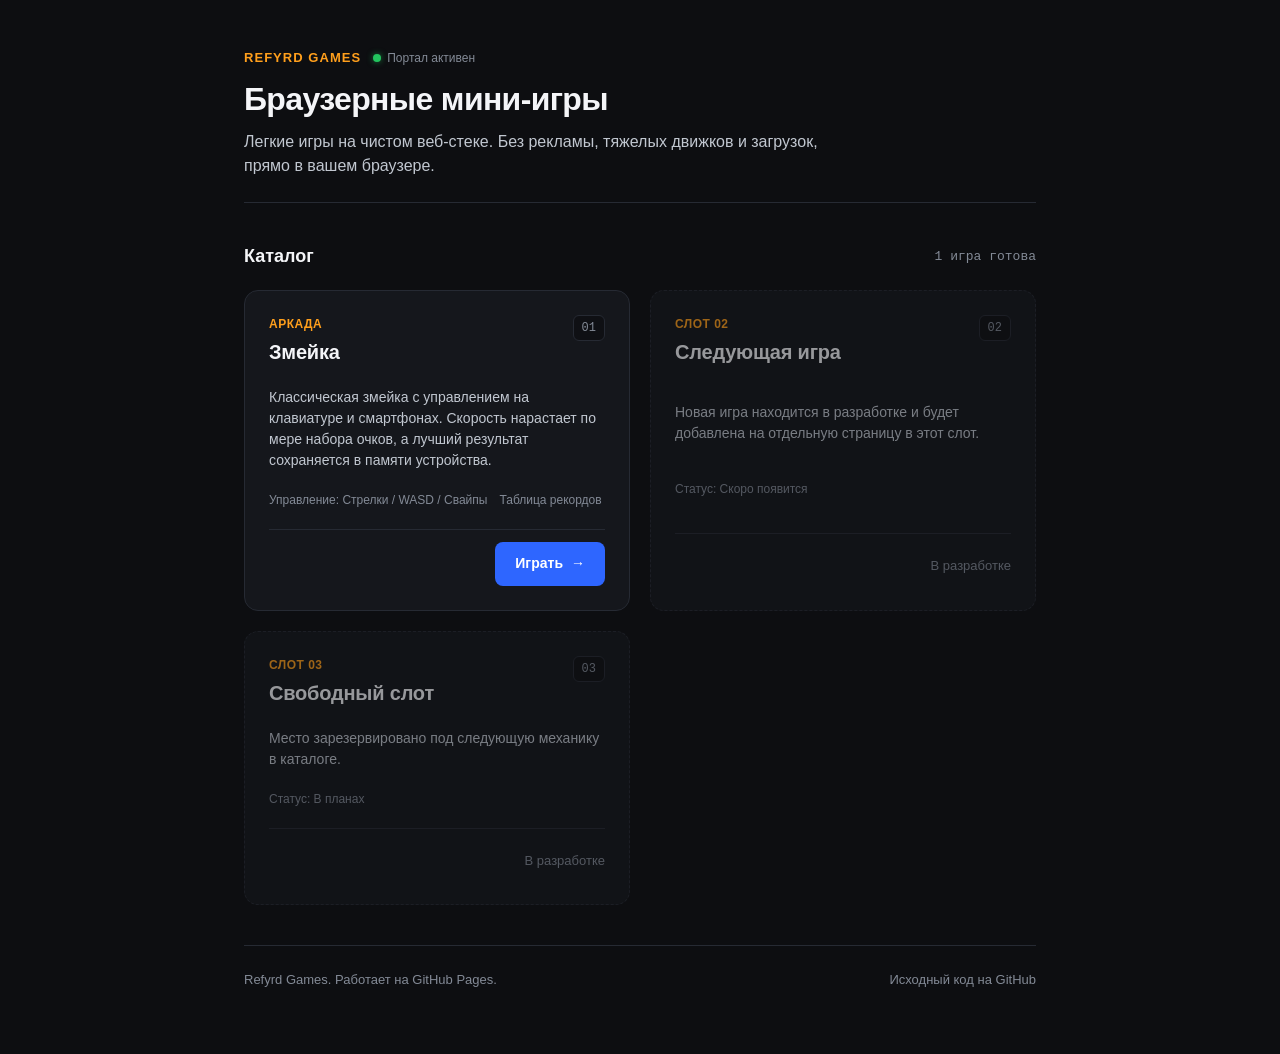
==== index.html @ 3e785c64 "Refactor into multi-page architecture: dedicated hub index and /snake/ page with polished typography" ====
<!DOCTYPE html>
<html lang="ru">
<head>
  <meta charset="UTF-8">
  <meta name="viewport" content="width=device-width, initial-scale=1.0">
  <title>Refyrd Games // Каталог мини-игр</title>
  <meta name="description" content="Коллекция легковесных браузерных мини-игр на GitHub Pages.">
  <link rel="stylesheet" href="css/main.css">
</head>
<body>
  <div class="site-container">
    <!-- Header -->
    <header class="site-header">
      <div class="brand-badge-row">
        <span class="brand-name">Refyrd Games</span>
        <span class="brand-status-indicator">
          <span class="status-dot" aria-hidden="true"></span>
          <span>Портал активен</span>
        </span>
      </div>

      <h1 class="site-title">Браузерные мини-игры</h1>
      <p class="site-subtitle">
        Легкие игры на чистом веб-стеке. Без рекламы, тяжелых движков и загрузок, прямо в вашем браузере.
      </p>
    </header>

    <!-- Games Grid Section -->
    <main class="games-section" aria-label="Список доступных игр">
      <div class="section-title-row">
        <h2 class="section-title">Каталог</h2>
        <span class="section-count">1 игра готова</span>
      </div>

      <div class="games-grid">
        <!-- Game Card: Snake -->
        <article class="game-card">
          <div class="card-header">
            <div class="card-title-group">
              <span class="card-genre">Аркада</span>
              <h3 class="card-title">Змейка</h3>
            </div>
            <span class="card-slot-badge">01</span>
          </div>

          <p class="card-desc">
            Классическая змейка с управлением на клавиатуре и смартфонах. Скорость нарастает по мере набора очков, а лучший результат сохраняется в памяти устройства.
          </p>

          <div class="card-meta-list">
            <span class="card-meta-item">Управление: Стрелки / WASD / Свайпы</span>
            <span class="card-meta-item">Таблица рекордов</span>
          </div>

          <div class="card-footer">
            <a href="snake/" class="btn-play">
              <span>Играть</span>
              <span aria-hidden="true">→</span>
            </a>
          </div>
        </article>

        <!-- Placeholder Card: Slot 02 -->
        <article class="game-card card-disabled">
          <div class="card-header">
            <div class="card-title-group">
              <span class="card-genre">Слот 02</span>
              <h3 class="card-title">Следующая игра</h3>
            </div>
            <span class="card-slot-badge">02</span>
          </div>

          <p class="card-desc">
            Новая игра находится в разработке и будет добавлена на отдельную страницу в этот слот.
          </p>

          <div class="card-meta-list">
            <span class="card-meta-item">Статус: Скоро появится</span>
          </div>

          <div class="card-footer">
            <span class="badge-pending">В разработке</span>
          </div>
        </article>

        <!-- Placeholder Card: Slot 03 -->
        <article class="game-card card-disabled">
          <div class="card-header">
            <div class="card-title-group">
              <span class="card-genre">Слот 03</span>
              <h3 class="card-title">Свободный слот</h3>
            </div>
            <span class="card-slot-badge">03</span>
          </div>

          <p class="card-desc">
            Место зарезервировано под следующую механику в каталоге.
          </p>

          <div class="card-meta-list">
            <span class="card-meta-item">Статус: В планах</span>
          </div>

          <div class="card-footer">
            <span class="badge-pending">В разработке</span>
          </div>
        </article>
      </div>
    </main>

    <!-- Footer -->
    <footer class="site-footer">
      <p class="footer-copy">Refyrd Games. Работает на GitHub Pages.</p>
      <div class="footer-links">
        <a href="https://github.com/Refyrd/Refyrd.github.io" target="_blank" rel="noopener noreferrer" class="footer-link">
          Исходный код на GitHub
        </a>
      </div>
    </footer>
  </div>
</body>
</html>
---- css/main.css ----
/* Core Design System & Shared Layout // Refyrd Games */

:root {
  /* Surfaces & Backgrounds */
  --bg-page: #0D0E11;
  --surface-card: #15171C;
  --surface-raised: #1C1F26;
  --surface-sunken: #0F1014;

  /* Borders */
  --border-subtle: #262A33;
  --border-strong: #383D4A;

  /* Accents & Functional Colors */
  --accent-primary: #FF9F1C;
  --accent-primary-hover: #FFAF3D;
  --accent-action: #2E66FF;
  --accent-action-hover: #1A54F0;
  --status-online: #22C55E;

  /* Typography Colors */
  --text-primary: #F4F5F8;
  --text-secondary: #C1C7D0;
  --text-muted: #838A96;

  /* Clean Typography */
  --font-base: -apple-system, BlinkMacSystemFont, "Segoe UI", Roboto, "Helvetica Neue", Arial, sans-serif;
  --font-mono: "SF Mono", "Segoe UI Mono", "Roboto Mono", Consolas, monospace;
}

*, *::before, *::after {
  box-sizing: border-box;
  margin: 0;
  padding: 0;
}

body {
  background-color: var(--bg-page);
  color: var(--text-primary);
  font-family: var(--font-base);
  font-size: 15px;
  line-height: 1.5;
  min-height: 100vh;
  -webkit-font-smoothing: antialiased;
  -moz-osx-font-smoothing: grayscale;
}

/* Page Container */
.site-container {
  max-width: 840px;
  margin: 0 auto;
  padding: 48px 24px 64px 24px;
  display: flex;
  flex-direction: column;
  gap: 40px;
}

/* Site Header */
.site-header {
  display: flex;
  flex-direction: column;
  gap: 12px;
  padding-bottom: 24px;
  border-bottom: 1px solid var(--border-subtle);
}

.brand-badge-row {
  display: flex;
  align-items: center;
  gap: 12px;
}

.brand-name {
  font-size: 13px;
  font-weight: 700;
  letter-spacing: 0.08em;
  text-transform: uppercase;
  color: var(--accent-primary);
}

.brand-status-indicator {
  display: inline-flex;
  align-items: center;
  gap: 6px;
  font-size: 12px;
  color: var(--text-muted);
}

.status-dot {
  width: 8px;
  height: 8px;
  border-radius: 50%;
  background-color: var(--status-online);
  box-shadow: 0 0 6px rgba(34, 197, 94, 0.6);
}

.site-title {
  font-size: 32px;
  font-weight: 800;
  letter-spacing: -0.02em;
  color: var(--text-primary);
  line-height: 1.2;
}

.site-subtitle {
  font-size: 16px;
  color: var(--text-secondary);
  max-width: 580px;
}

/* Games Section */
.games-section {
  display: flex;
  flex-direction: column;
  gap: 20px;
}

.section-title-row {
  display: flex;
  justify-content: space-between;
  align-items: center;
}

.section-title {
  font-size: 18px;
  font-weight: 700;
  color: var(--text-primary);
}

.section-count {
  font-size: 13px;
  color: var(--text-muted);
  font-family: var(--font-mono);
}

/* Cards Grid */
.games-grid {
  display: grid;
  grid-template-columns: repeat(auto-fill, minmax(360px, 1fr));
  gap: 20px;
}

/* Game Card */
.game-card {
  background-color: var(--surface-card);
  border: 1px solid var(--border-subtle);
  border-radius: 14px;
  padding: 24px;
  display: flex;
  flex-direction: column;
  justify-content: space-between;
  gap: 20px;
  transition: border-color 0.15s ease, transform 0.15s ease, box-shadow 0.15s ease;
}

.game-card:hover:not(.card-disabled) {
  border-color: var(--border-strong);
  transform: translateY(-2px);
  box-shadow: 0 8px 24px rgba(0, 0, 0, 0.35);
}

.card-disabled {
  opacity: 0.6;
  border-style: dashed;
}

.card-header {
  display: flex;
  justify-content: space-between;
  align-items: flex-start;
  gap: 12px;
}

.card-title-group {
  display: flex;
  flex-direction: column;
  gap: 4px;
}

.card-genre {
  font-size: 12px;
  font-weight: 600;
  color: var(--accent-primary);
  text-transform: uppercase;
  letter-spacing: 0.04em;
}

.card-title {
  font-size: 20px;
  font-weight: 700;
  color: var(--text-primary);
  letter-spacing: -0.01em;
}

.card-slot-badge {
  font-family: var(--font-mono);
  font-size: 12px;
  color: var(--text-muted);
  background-color: var(--surface-sunken);
  border: 1px solid var(--border-subtle);
  padding: 3px 8px;
  border-radius: 6px;
}

.card-desc {
  font-size: 14px;
  color: var(--text-secondary);
  line-height: 1.5;
}

.card-meta-list {
  display: flex;
  flex-wrap: wrap;
  gap: 12px;
  font-size: 12px;
  color: var(--text-muted);
}

.card-meta-item {
  display: flex;
  align-items: center;
  gap: 6px;
}

.card-footer {
  display: flex;
  justify-content: flex-end;
  padding-top: 12px;
  border-top: 1px solid var(--border-subtle);
}

/* Button & Link Styles */
.btn-play {
  display: inline-flex;
  align-items: center;
  justify-content: center;
  gap: 8px;
  background-color: var(--accent-action);
  color: #FFFFFF;
  font-size: 14px;
  font-weight: 600;
  text-decoration: none;
  padding: 10px 20px;
  border-radius: 8px;
  min-height: 44px;
  min-width: 44px;
  transition: background-color 0.15s ease, transform 0.1s ease;
}

.btn-play:hover {
  background-color: var(--accent-action-hover);
}

.btn-play:active {
  transform: translateY(1px);
}

.btn-play:focus-visible {
  outline: 2px solid var(--accent-primary);
  outline-offset: 2px;
}

.badge-pending {
  font-size: 13px;
  color: var(--text-muted);
  padding: 10px 0;
  font-style: normal;
}

/* Shared Control Buttons */
.btn-ctrl {
  background-color: var(--surface-raised);
  color: var(--text-primary);
  border: 1px solid var(--border-subtle);
  border-radius: 8px;
  padding: 8px 14px;
  font-size: 13px;
  font-weight: 600;
  min-height: 44px;
  min-width: 44px;
  cursor: pointer;
  display: inline-flex;
  align-items: center;
  justify-content: center;
  gap: 6px;
  transition: background-color 0.12s ease, border-color 0.12s ease, transform 0.08s ease;
  user-select: none;
}

.btn-ctrl:hover:not(:disabled) {
  background-color: #262A34;
  border-color: var(--border-strong);
}

.btn-ctrl:active:not(:disabled) {
  transform: translateY(1px);
}

.btn-ctrl:focus-visible {
  outline: 2px solid var(--accent-primary);
  outline-offset: 2px;
}

.btn-ctrl.btn-accent {
  color: var(--accent-primary);
}

.btn-ctrl.btn-primary-action {
  background-color: var(--accent-action);
  color: #FFFFFF;
  border-color: transparent;
  padding: 10px 22px;
}

.btn-ctrl.btn-primary-action:hover {
  background-color: var(--accent-action-hover);
}

/* Keyboard Badges */
kbd {
  background-color: var(--surface-sunken);
  border: 1px solid var(--border-strong);
  border-radius: 4px;
  padding: 2px 6px;
  font-family: var(--font-mono);
  font-size: 11px;
  color: var(--text-primary);
}

/* Site Footer */
.site-footer {
  display: flex;
  justify-content: space-between;
  align-items: center;
  flex-wrap: wrap;
  gap: 16px;
  padding-top: 24px;
  border-top: 1px solid var(--border-subtle);
  font-size: 13px;
  color: var(--text-muted);
}

.footer-links {
  display: flex;
  gap: 16px;
}

.footer-link {
  color: var(--text-muted);
  text-decoration: none;
  transition: color 0.15s ease;
}

.footer-link:hover {
  color: var(--text-primary);
  text-decoration: underline;
}

.footer-link:focus-visible {
  outline: 2px solid var(--accent-primary);
  outline-offset: 2px;
}

/* Responsive */
@media (max-width: 640px) {
  .site-container {
    padding: 24px 16px;
    gap: 28px;
  }

  .site-title {
    font-size: 26px;
  }

  .games-grid {
    grid-template-columns: 1fr;
  }
}
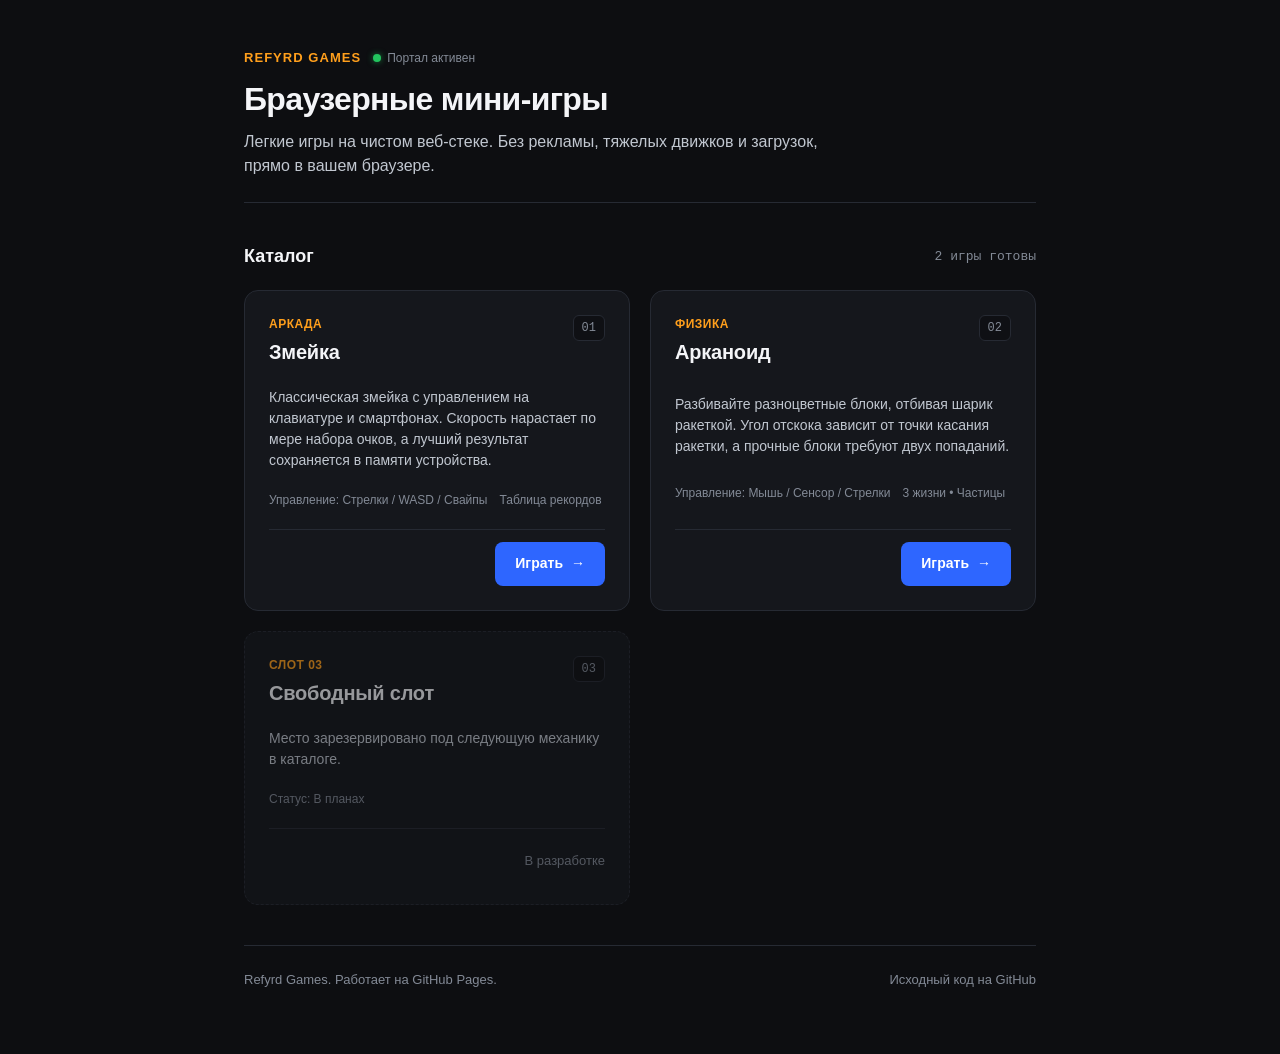
==== commit fa58b944: "Add Arkanoid game module: physics deflection, particles, lives system, and activate slot 02 in hub" ====
--- a/index.html
+++ b/index.html
@@ -29,7 +29,7 @@
     <main class="games-section" aria-label="Список доступных игр">
       <div class="section-title-row">
         <h2 class="section-title">Каталог</h2>
-        <span class="section-count">1 игра готова</span>
+        <span class="section-count">2 игры готовы</span>
       </div>
 
       <div class="games-grid">
@@ -60,26 +60,30 @@
           </div>
         </article>
 
-        <!-- Placeholder Card: Slot 02 -->
-        <article class="game-card card-disabled">
+        <!-- Game Card: Arkanoid -->
+        <article class="game-card">
           <div class="card-header">
             <div class="card-title-group">
-              <span class="card-genre">Слот 02</span>
-              <h3 class="card-title">Следующая игра</h3>
+              <span class="card-genre">Физика</span>
+              <h3 class="card-title">Арканоид</h3>
             </div>
             <span class="card-slot-badge">02</span>
           </div>
 
           <p class="card-desc">
-            Новая игра находится в разработке и будет добавлена на отдельную страницу в этот слот.
+            Разбивайте разноцветные блоки, отбивая шарик ракеткой. Угол отскока зависит от точки касания ракетки, а прочные блоки требуют двух попаданий.
           </p>
 
           <div class="card-meta-list">
-            <span class="card-meta-item">Статус: Скоро появится</span>
+            <span class="card-meta-item">Управление: Мышь / Сенсор / Стрелки</span>
+            <span class="card-meta-item">3 жизни • Частицы</span>
           </div>
 
           <div class="card-footer">
-            <span class="badge-pending">В разработке</span>
+            <a href="arkanoid/" class="btn-play">
+              <span>Играть</span>
+              <span aria-hidden="true">→</span>
+            </a>
           </div>
         </article>
 
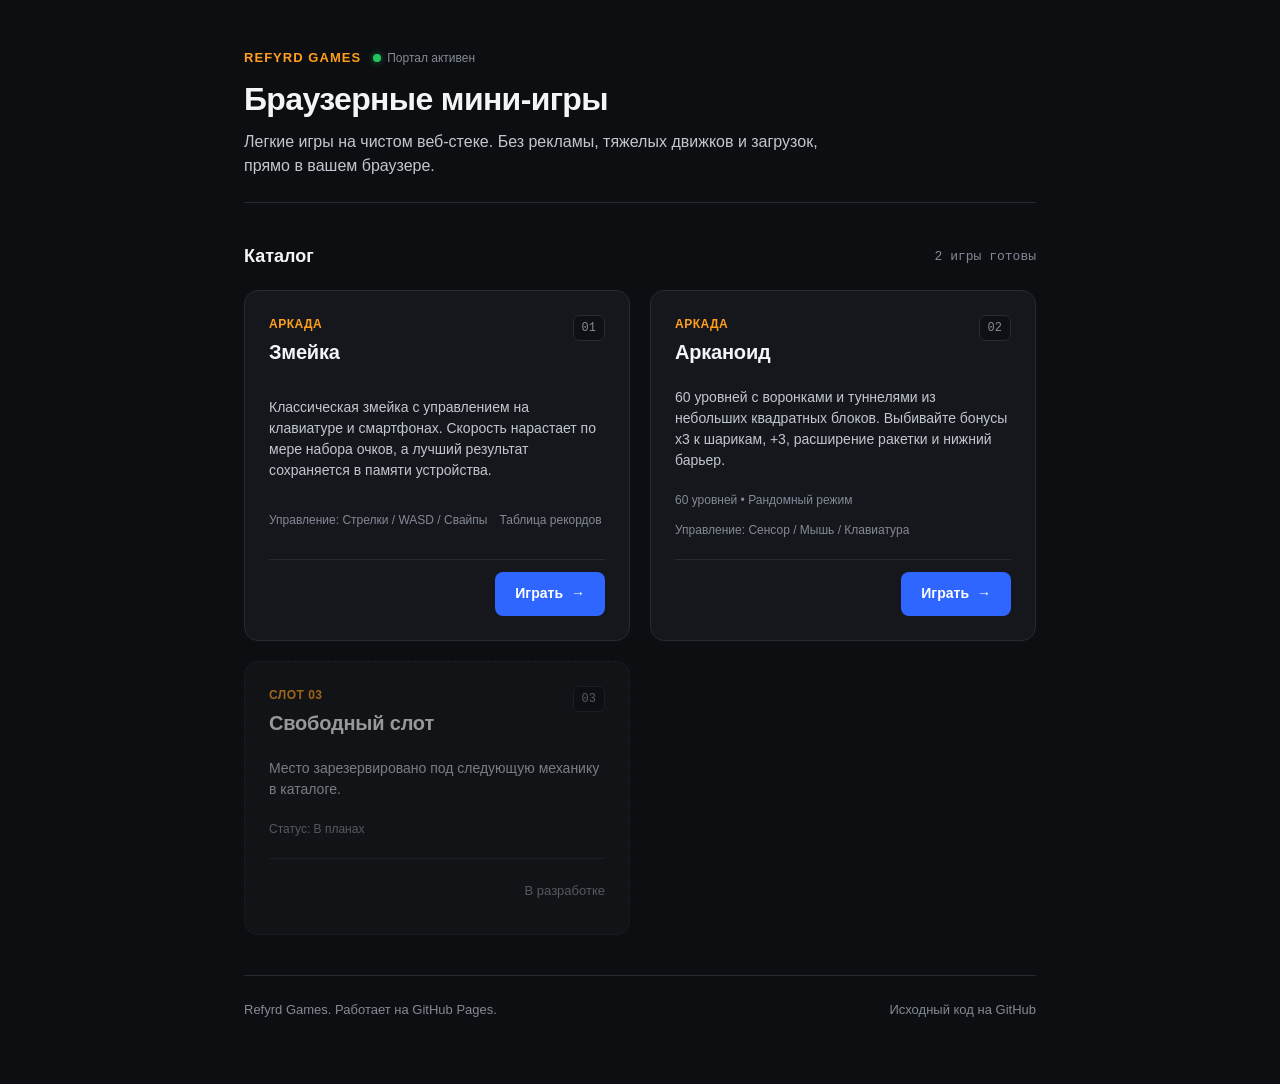
==== commit d7d59f6c: "fix(arkanoid): immediate game start on launch, safe storage guards, and levels navigation" ====
--- a/index.html
+++ b/index.html
@@ -53,7 +53,7 @@
           </div>
 
           <div class="card-footer">
-            <a href="snake/" class="btn-play">
+            <a href="snake/index.html" class="btn-play">
               <span>Играть</span>
               <span aria-hidden="true">→</span>
             </a>
@@ -64,23 +64,23 @@
         <article class="game-card">
           <div class="card-header">
             <div class="card-title-group">
-              <span class="card-genre">Физика</span>
+              <span class="card-genre">Аркада</span>
               <h3 class="card-title">Арканоид</h3>
             </div>
             <span class="card-slot-badge">02</span>
           </div>
 
           <p class="card-desc">
-            Разбивайте разноцветные блоки, отбивая шарик ракеткой. Угол отскока зависит от точки касания ракетки, а прочные блоки требуют двух попаданий.
+            60 уровней с воронками и туннелями из небольших квадратных блоков. Выбивайте бонусы x3 к шарикам, +3, расширение ракетки и нижний барьер.
           </p>
 
           <div class="card-meta-list">
-            <span class="card-meta-item">Управление: Мышь / Сенсор / Стрелки</span>
-            <span class="card-meta-item">3 жизни • Частицы</span>
+            <span class="card-meta-item">60 уровней • Рандомный режим</span>
+            <span class="card-meta-item">Управление: Сенсор / Мышь / Клавиатура</span>
           </div>
 
           <div class="card-footer">
-            <a href="arkanoid/" class="btn-play">
+            <a href="arkanoid/index.html" class="btn-play">
               <span>Играть</span>
               <span aria-hidden="true">→</span>
             </a>
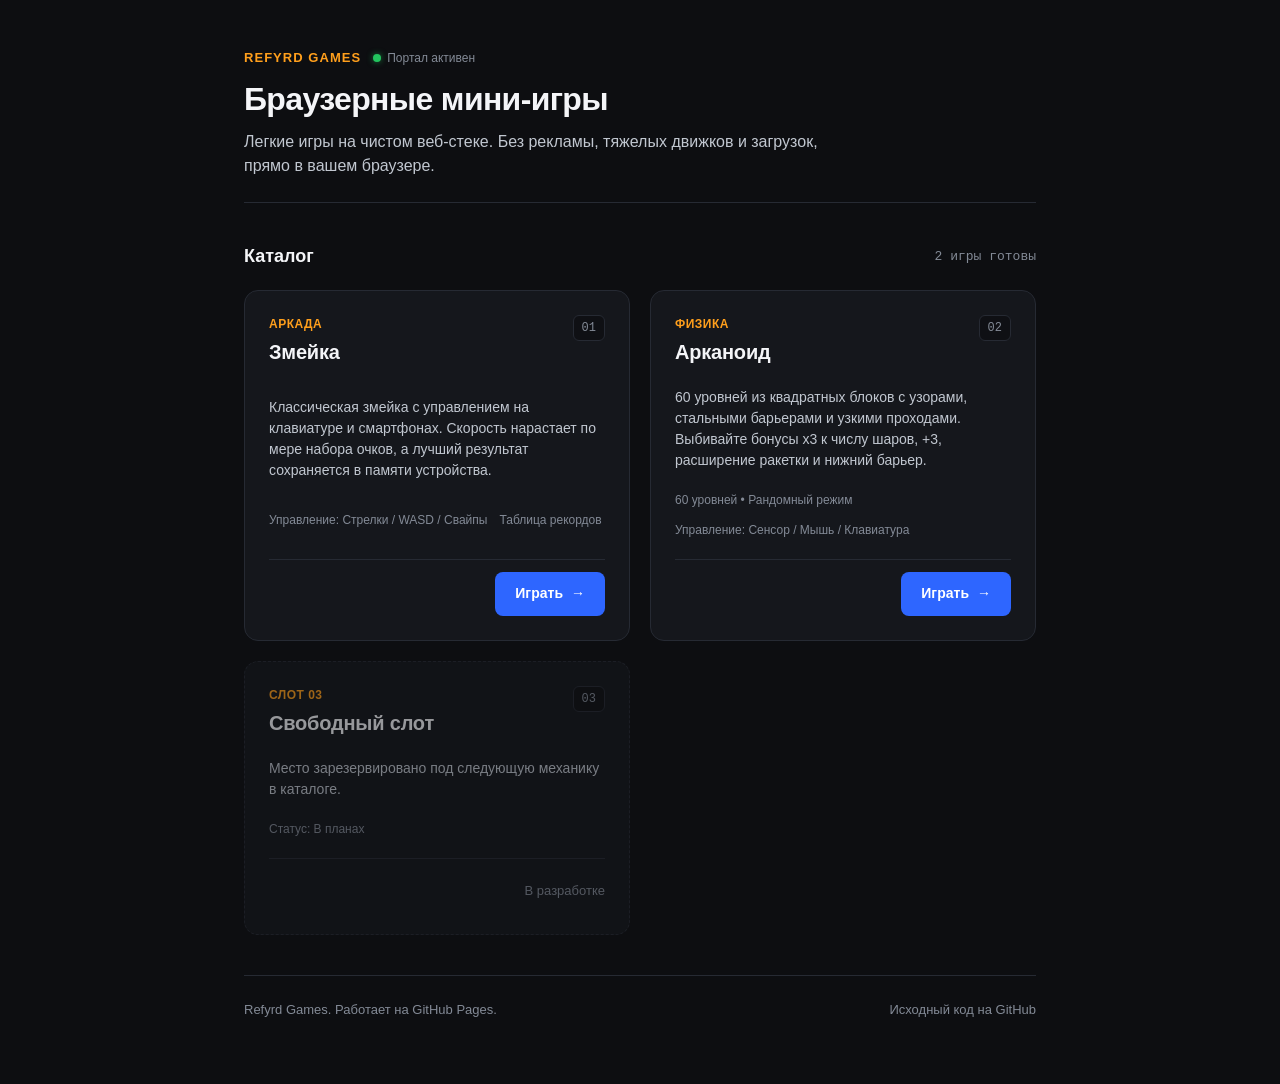
==== commit 67885532: "Add square blocks, patterns, unbreakable steel fortresses, and ball-tripling x3 powerup in Arkanoid" ====
--- a/index.html
+++ b/index.html
@@ -53,7 +53,7 @@
           </div>
 
           <div class="card-footer">
-            <a href="snake/index.html" class="btn-play">
+            <a href="snake/" class="btn-play">
               <span>Играть</span>
               <span aria-hidden="true">→</span>
             </a>
@@ -64,14 +64,14 @@
         <article class="game-card">
           <div class="card-header">
             <div class="card-title-group">
-              <span class="card-genre">Аркада</span>
+              <span class="card-genre">Физика</span>
               <h3 class="card-title">Арканоид</h3>
             </div>
             <span class="card-slot-badge">02</span>
           </div>
 
           <p class="card-desc">
-            60 уровней с воронками и туннелями из небольших квадратных блоков. Выбивайте бонусы x3 к шарикам, +3, расширение ракетки и нижний барьер.
+            60 уровней из квадратных блоков с узорами, стальными барьерами и узкими проходами. Выбивайте бонусы x3 к числу шаров, +3, расширение ракетки и нижний барьер.
           </p>
 
           <div class="card-meta-list">
@@ -80,7 +80,7 @@
           </div>
 
           <div class="card-footer">
-            <a href="arkanoid/index.html" class="btn-play">
+            <a href="arkanoid/" class="btn-play">
               <span>Играть</span>
               <span aria-hidden="true">→</span>
             </a>
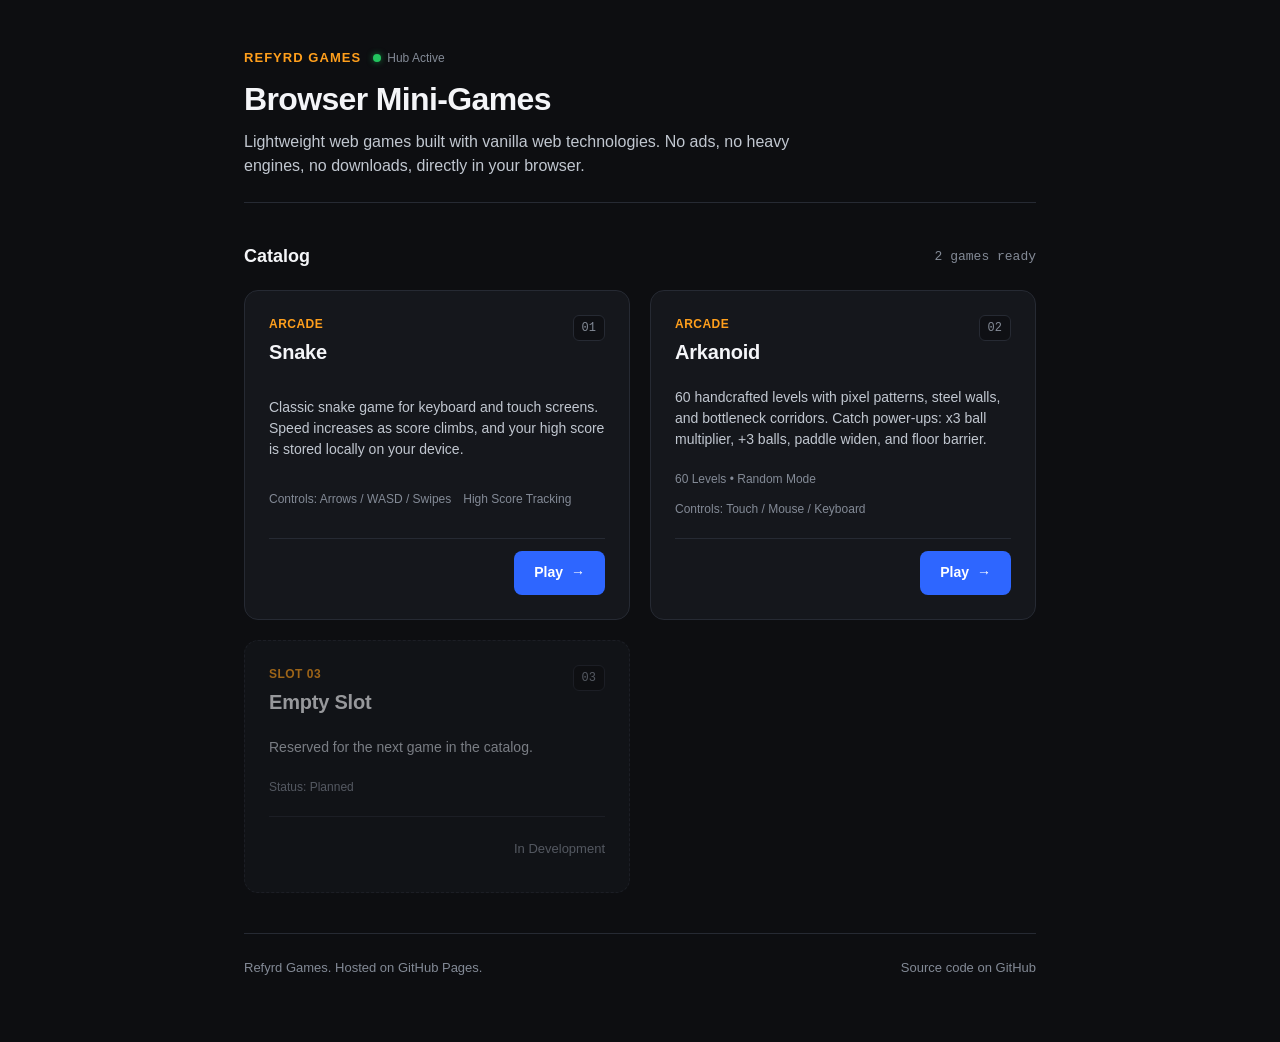
==== commit a40efd87: "Translate entire site, UI, dialogs, and debug tools to English" ====
--- a/index.html
+++ b/index.html
@@ -1,10 +1,10 @@
 <!DOCTYPE html>
-<html lang="ru">
+<html lang="en">
 <head>
   <meta charset="UTF-8">
   <meta name="viewport" content="width=device-width, initial-scale=1.0">
-  <title>Refyrd Games // Каталог мини-игр</title>
-  <meta name="description" content="Коллекция легковесных браузерных мини-игр на GitHub Pages.">
+  <title>Refyrd Games // Mini-Games Hub</title>
+  <meta name="description" content="A collection of lightweight browser mini-games hosted on GitHub Pages.">
   <link rel="stylesheet" href="css/main.css">
 </head>
 <body>
@@ -15,21 +15,21 @@
         <span class="brand-name">Refyrd Games</span>
         <span class="brand-status-indicator">
           <span class="status-dot" aria-hidden="true"></span>
-          <span>Портал активен</span>
+          <span>Hub Active</span>
         </span>
       </div>
 
-      <h1 class="site-title">Браузерные мини-игры</h1>
+      <h1 class="site-title">Browser Mini-Games</h1>
       <p class="site-subtitle">
-        Легкие игры на чистом веб-стеке. Без рекламы, тяжелых движков и загрузок, прямо в вашем браузере.
+        Lightweight web games built with vanilla web technologies. No ads, no heavy engines, no downloads, directly in your browser.
       </p>
     </header>
 
     <!-- Games Grid Section -->
-    <main class="games-section" aria-label="Список доступных игр">
+    <main class="games-section" aria-label="Available games list">
       <div class="section-title-row">
-        <h2 class="section-title">Каталог</h2>
-        <span class="section-count">2 игры готовы</span>
+        <h2 class="section-title">Catalog</h2>
+        <span class="section-count">2 games ready</span>
       </div>
 
       <div class="games-grid">
@@ -37,24 +37,24 @@
         <article class="game-card">
           <div class="card-header">
             <div class="card-title-group">
-              <span class="card-genre">Аркада</span>
-              <h3 class="card-title">Змейка</h3>
+              <span class="card-genre">Arcade</span>
+              <h3 class="card-title">Snake</h3>
             </div>
             <span class="card-slot-badge">01</span>
           </div>
 
           <p class="card-desc">
-            Классическая змейка с управлением на клавиатуре и смартфонах. Скорость нарастает по мере набора очков, а лучший результат сохраняется в памяти устройства.
+            Classic snake game for keyboard and touch screens. Speed increases as score climbs, and your high score is stored locally on your device.
           </p>
 
           <div class="card-meta-list">
-            <span class="card-meta-item">Управление: Стрелки / WASD / Свайпы</span>
-            <span class="card-meta-item">Таблица рекордов</span>
+            <span class="card-meta-item">Controls: Arrows / WASD / Swipes</span>
+            <span class="card-meta-item">High Score Tracking</span>
           </div>
 
           <div class="card-footer">
             <a href="snake/" class="btn-play">
-              <span>Играть</span>
+              <span>Play</span>
               <span aria-hidden="true">→</span>
             </a>
           </div>
@@ -64,24 +64,24 @@
         <article class="game-card">
           <div class="card-header">
             <div class="card-title-group">
-              <span class="card-genre">Физика</span>
-              <h3 class="card-title">Арканоид</h3>
+              <span class="card-genre">Arcade</span>
+              <h3 class="card-title">Arkanoid</h3>
             </div>
             <span class="card-slot-badge">02</span>
           </div>
 
           <p class="card-desc">
-            60 уровней из квадратных блоков с узорами, стальными барьерами и узкими проходами. Выбивайте бонусы x3 к числу шаров, +3, расширение ракетки и нижний барьер.
+            60 handcrafted levels with pixel patterns, steel walls, and bottleneck corridors. Catch power-ups: x3 ball multiplier, +3 balls, paddle widen, and floor barrier.
           </p>
 
           <div class="card-meta-list">
-            <span class="card-meta-item">60 уровней • Рандомный режим</span>
-            <span class="card-meta-item">Управление: Сенсор / Мышь / Клавиатура</span>
+            <span class="card-meta-item">60 Levels • Random Mode</span>
+            <span class="card-meta-item">Controls: Touch / Mouse / Keyboard</span>
           </div>
 
           <div class="card-footer">
             <a href="arkanoid/" class="btn-play">
-              <span>Играть</span>
+              <span>Play</span>
               <span aria-hidden="true">→</span>
             </a>
           </div>
@@ -91,22 +91,22 @@
         <article class="game-card card-disabled">
           <div class="card-header">
             <div class="card-title-group">
-              <span class="card-genre">Слот 03</span>
-              <h3 class="card-title">Свободный слот</h3>
+              <span class="card-genre">Slot 03</span>
+              <h3 class="card-title">Empty Slot</h3>
             </div>
             <span class="card-slot-badge">03</span>
           </div>
 
           <p class="card-desc">
-            Место зарезервировано под следующую механику в каталоге.
+            Reserved for the next game in the catalog.
           </p>
 
           <div class="card-meta-list">
-            <span class="card-meta-item">Статус: В планах</span>
+            <span class="card-meta-item">Status: Planned</span>
           </div>
 
           <div class="card-footer">
-            <span class="badge-pending">В разработке</span>
+            <span class="badge-pending">In Development</span>
           </div>
         </article>
       </div>
@@ -114,10 +114,10 @@
 
     <!-- Footer -->
     <footer class="site-footer">
-      <p class="footer-copy">Refyrd Games. Работает на GitHub Pages.</p>
+      <p class="footer-copy">Refyrd Games. Hosted on GitHub Pages.</p>
       <div class="footer-links">
         <a href="https://github.com/Refyrd/Refyrd.github.io" target="_blank" rel="noopener noreferrer" class="footer-link">
-          Исходный код на GitHub
+          Source code on GitHub
         </a>
       </div>
     </footer>
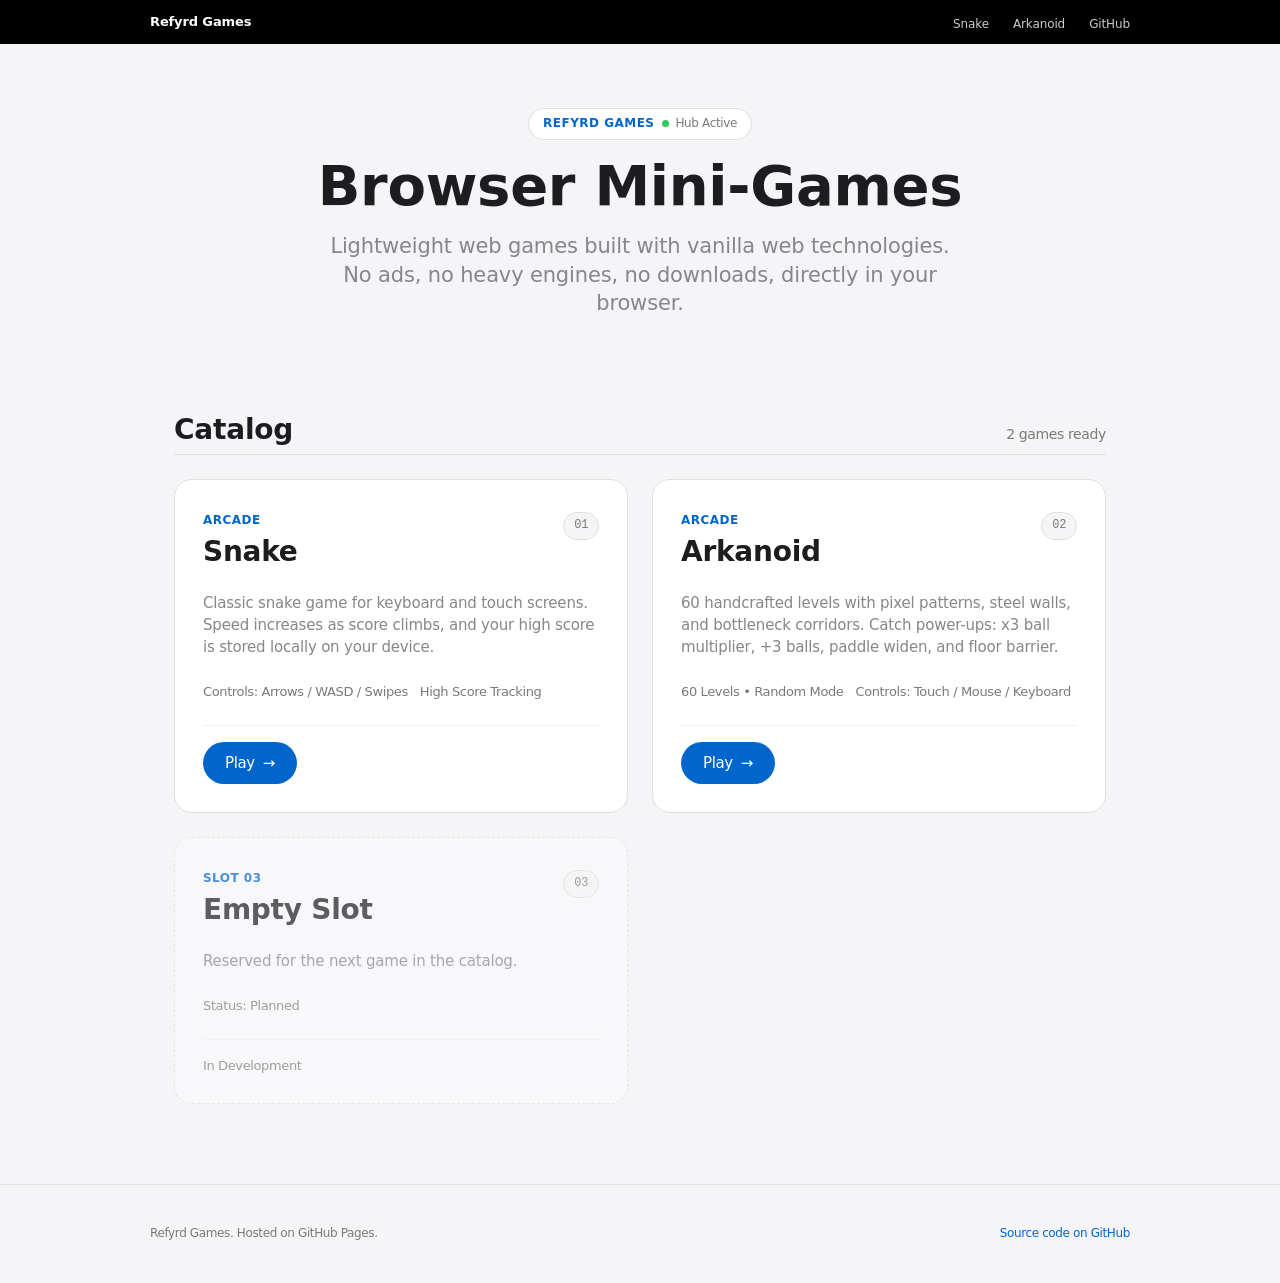
==== commit 48e090a7: "Implement Apple Design System across hub, Snake, and Arkanoid" ====
--- a/index.html
+++ b/index.html
@@ -8,6 +8,20 @@
   <link rel="stylesheet" href="css/main.css">
 </head>
 <body>
+  <!-- Apple Global Nav Bar (44px) -->
+  <nav class="global-nav" aria-label="Global Navigation">
+    <div class="global-nav-inner">
+      <a href="./" class="global-nav-brand">
+        <span>Refyrd Games</span>
+      </a>
+      <ul class="global-nav-links">
+        <li><a href="snake/" class="global-nav-link">Snake</a></li>
+        <li><a href="arkanoid/" class="global-nav-link">Arkanoid</a></li>
+        <li><a href="https://github.com/Refyrd/Refyrd.github.io" target="_blank" rel="noopener noreferrer" class="global-nav-link">GitHub</a></li>
+      </ul>
+    </div>
+  </nav>
+
   <div class="site-container">
     <!-- Header -->
     <header class="site-header">
@@ -111,16 +125,18 @@
         </article>
       </div>
     </main>
+  </div>
 
-    <!-- Footer -->
-    <footer class="site-footer">
+  <!-- Footer -->
+  <footer class="site-footer">
+    <div class="site-footer-inner">
       <p class="footer-copy">Refyrd Games. Hosted on GitHub Pages.</p>
       <div class="footer-links">
         <a href="https://github.com/Refyrd/Refyrd.github.io" target="_blank" rel="noopener noreferrer" class="footer-link">
           Source code on GitHub
         </a>
       </div>
-    </footer>
-  </div>
+    </div>
+  </footer>
 </body>
 </html>
--- a/css/main.css
+++ b/css/main.css
@@ -1,31 +1,67 @@
-/* Core Design System & Shared Layout // Refyrd Games */
+/* ==========================================================================
+   Apple Design System // Refyrd Games Hub
+   Reference: .AI/DESIGN.md (Apple-design-analysis)
+   ========================================================================== */
 
 :root {
-  /* Surfaces & Backgrounds */
-  --bg-page: #0D0E11;
-  --surface-card: #15171C;
-  --surface-raised: #1C1F26;
-  --surface-sunken: #0F1014;
-
-  /* Borders */
-  --border-subtle: #262A33;
-  --border-strong: #383D4A;
-
-  /* Accents & Functional Colors */
-  --accent-primary: #FF9F1C;
-  --accent-primary-hover: #FFAF3D;
-  --accent-action: #2E66FF;
-  --accent-action-hover: #1A54F0;
-  --status-online: #22C55E;
-
-  /* Typography Colors */
-  --text-primary: #F4F5F8;
-  --text-secondary: #C1C7D0;
-  --text-muted: #838A96;
-
-  /* Clean Typography */
-  --font-base: -apple-system, BlinkMacSystemFont, "Segoe UI", Roboto, "Helvetica Neue", Arial, sans-serif;
-  --font-mono: "SF Mono", "Segoe UI Mono", "Roboto Mono", Consolas, monospace;
+  /* Colors: Brand & Accent */
+  --color-primary: #0066cc;          /* Action Blue: single interactive color */
+  --color-primary-focus: #0071e3;    /* Focus ring blue */
+  --color-primary-on-dark: #2997ff;  /* Sky link blue for dark tiles */
+
+  /* Colors: Surfaces & Canvases */
+  --color-canvas: #ffffff;           /* Pure white canvas */
+  --color-canvas-parchment: #f5f5f7; /* Signature Apple off-white parchment */
+  --color-surface-pearl: #fafafc;    /* Pearl surface for secondary buttons */
+  --color-surface-tile-1: #272729;   /* Near-black product tile */
+  --color-surface-tile-2: #2a2a2c;   /* Slightly lighter dark tile */
+  --color-surface-tile-3: #252527;   /* Bottom stack dark tile */
+  --color-surface-black: #000000;    /* Pure black (global nav, video frames) */
+  --color-surface-chip-translucent: rgba(210, 210, 215, 0.64);
+
+  /* Colors: Typography & Ink */
+  --color-ink: #1d1d1f;              /* Near-black ink for headlines & body */
+  --color-body: #1d1d1f;             /* Paragraph text on light canvas */
+  --color-body-on-dark: #ffffff;     /* Body on dark tiles */
+  --color-body-muted: #86868b;       /* Secondary body / muted text */
+  --color-ink-muted-80: #333333;     /* Muted body on pearl */
+  --color-ink-muted-48: #7a7a7a;     /* Fine-print / disabled / legal */
+
+  /* Colors: Hairlines & Dividers */
+  --color-divider-soft: #f0f0f0;     /* Soft ring divider */
+  --color-hairline: #e0e0e0;         /* 1px hairline border on utility cards */
+  --color-hairline-subtle: rgba(0, 0, 0, 0.08);
+
+  /* Shapes & Radii */
+  --radius-none: 0px;
+  --radius-xs: 5px;
+  --radius-sm: 8px;
+  --radius-md: 11px;
+  --radius-lg: 18px;                 /* Store utility cards (18px) */
+  --radius-pill: 9999px;             /* Signature Apple pill CTAs */
+  --radius-full: 9999px;
+
+  /* Spacing Scale (8px baseline) */
+  --spacing-xxs: 4px;
+  --spacing-xs: 8px;
+  --spacing-sm: 12px;
+  --spacing-md: 17px;
+  --spacing-lg: 24px;
+  --spacing-xl: 32px;
+  --spacing-xxl: 48px;
+  --spacing-section: 80px;
+
+  /* Typography Stacks */
+  --font-display: "SF Pro Display", system-ui, -apple-system, BlinkMacSystemFont, "Segoe UI", Roboto, sans-serif;
+  --font-text: "SF Pro Text", system-ui, -apple-system, BlinkMacSystemFont, "Segoe UI", Roboto, sans-serif;
+  --font-mono: "SF Mono", "Segoe UI Mono", Menlo, Consolas, monospace;
+
+  /* Elevation: The Single Signature Product Shadow */
+  --shadow-product: 0 5px 30px rgba(0, 0, 0, 0.22);
+  --shadow-card-hover: 0 8px 24px rgba(0, 0, 0, 0.08);
+
+  /* Micro-interactions */
+  --transition-fast: 0.15s cubic-bezier(0.25, 0.1, 0.25, 1);
 }
 
 *, *::before, *::after {
@@ -34,48 +70,135 @@
   padding: 0;
 }
 
-body {
-  background-color: var(--bg-page);
-  color: var(--text-primary);
-  font-family: var(--font-base);
-  font-size: 15px;
-  line-height: 1.5;
-  min-height: 100vh;
+html {
+  background-color: var(--color-canvas-parchment);
+  color: var(--color-body);
+  font-family: var(--font-text);
+  font-size: 17px;
+  line-height: 1.47;
+  letter-spacing: -0.374px;
   -webkit-font-smoothing: antialiased;
   -moz-osx-font-smoothing: grayscale;
 }
 
-/* Page Container */
+body {
+  background-color: var(--color-canvas-parchment);
+  color: var(--color-body);
+  min-height: 100vh;
+  display: flex;
+  flex-direction: column;
+}
+
+/* ==========================================================================
+   Global Nav Bar (44px, Pure Black)
+   ========================================================================== */
+.global-nav {
+  height: 44px;
+  background-color: var(--color-surface-black);
+  color: var(--color-body-on-dark);
+  display: flex;
+  align-items: center;
+  justify-content: center;
+  padding: 0 24px;
+  width: 100%;
+  position: sticky;
+  top: 0;
+  z-index: 100;
+}
+
+.global-nav-inner {
+  max-width: 980px;
+  width: 100%;
+  display: flex;
+  align-items: center;
+  justify-content: space-between;
+}
+
+.global-nav-brand {
+  display: inline-flex;
+  align-items: center;
+  gap: 8px;
+  color: var(--color-body-on-dark);
+  text-decoration: none;
+  font-size: 13px;
+  font-weight: 600;
+  letter-spacing: -0.12px;
+  transition: opacity var(--transition-fast);
+}
+
+.global-nav-brand:hover {
+  opacity: 0.85;
+}
+
+.global-nav-brand:focus-visible {
+  outline: 2px solid var(--color-primary-focus);
+  outline-offset: 2px;
+}
+
+.global-nav-links {
+  display: flex;
+  align-items: center;
+  gap: 24px;
+  list-style: none;
+}
+
+.global-nav-link {
+  color: rgba(255, 255, 255, 0.8);
+  text-decoration: none;
+  font-size: 12px;
+  font-weight: 400;
+  letter-spacing: -0.12px;
+  transition: color var(--transition-fast);
+}
+
+.global-nav-link:hover {
+  color: #ffffff;
+}
+
+.global-nav-link:focus-visible {
+  outline: 2px solid var(--color-primary-focus);
+  outline-offset: 2px;
+}
+
+/* ==========================================================================
+   Page Container & Main Hub
+   ========================================================================== */
 .site-container {
-  max-width: 840px;
+  max-width: 980px;
   margin: 0 auto;
-  padding: 48px 24px 64px 24px;
+  padding: 64px 24px 80px 24px;
   display: flex;
   flex-direction: column;
-  gap: 40px;
-}
-
-/* Site Header */
+  gap: 64px;
+  width: 100%;
+}
+
+/* Hero Section */
 .site-header {
   display: flex;
   flex-direction: column;
-  gap: 12px;
-  padding-bottom: 24px;
-  border-bottom: 1px solid var(--border-subtle);
+  align-items: center;
+  text-align: center;
+  gap: 16px;
+  padding-bottom: 32px;
 }
 
 .brand-badge-row {
-  display: flex;
-  align-items: center;
-  gap: 12px;
+  display: inline-flex;
+  align-items: center;
+  gap: 8px;
+  background-color: var(--color-canvas);
+  border: 1px solid var(--color-hairline);
+  padding: 6px 14px;
+  border-radius: var(--radius-pill);
 }
 
 .brand-name {
-  font-size: 13px;
-  font-weight: 700;
-  letter-spacing: 0.08em;
+  font-size: 12px;
+  font-weight: 600;
+  letter-spacing: 0.04em;
   text-transform: uppercase;
-  color: var(--accent-primary);
+  color: var(--color-primary);
 }
 
 .brand-status-indicator {
@@ -83,84 +206,95 @@
   align-items: center;
   gap: 6px;
   font-size: 12px;
-  color: var(--text-muted);
+  color: var(--color-ink-muted-48);
 }
 
 .status-dot {
-  width: 8px;
-  height: 8px;
+  width: 7px;
+  height: 7px;
   border-radius: 50%;
-  background-color: var(--status-online);
-  box-shadow: 0 0 6px rgba(34, 197, 94, 0.6);
+  background-color: #34c759;
 }
 
 .site-title {
-  font-size: 32px;
-  font-weight: 800;
-  letter-spacing: -0.02em;
-  color: var(--text-primary);
-  line-height: 1.2;
+  font-family: var(--font-display);
+  font-size: 56px;
+  font-weight: 600;
+  line-height: 1.07;
+  letter-spacing: -0.28px;
+  color: var(--color-ink);
+  max-width: 800px;
 }
 
 .site-subtitle {
-  font-size: 16px;
-  color: var(--text-secondary);
-  max-width: 580px;
-}
-
-/* Games Section */
+  font-family: var(--font-text);
+  font-size: 21px;
+  font-weight: 400;
+  line-height: 1.38;
+  letter-spacing: -0.15px;
+  color: var(--color-body-muted);
+  max-width: 640px;
+}
+
+/* ==========================================================================
+   Games Grid Section
+   ========================================================================== */
 .games-section {
   display: flex;
   flex-direction: column;
-  gap: 20px;
+  gap: 24px;
 }
 
 .section-title-row {
   display: flex;
   justify-content: space-between;
-  align-items: center;
+  align-items: baseline;
+  padding-bottom: 8px;
+  border-bottom: 1px solid var(--color-hairline);
 }
 
 .section-title {
-  font-size: 18px;
-  font-weight: 700;
-  color: var(--text-primary);
+  font-family: var(--font-display);
+  font-size: 28px;
+  font-weight: 600;
+  line-height: 1.14;
+  letter-spacing: -0.2px;
+  color: var(--color-ink);
 }
 
 .section-count {
-  font-size: 13px;
-  color: var(--text-muted);
-  font-family: var(--font-mono);
-}
-
-/* Cards Grid */
+  font-size: 14px;
+  color: var(--color-ink-muted-48);
+}
+
+/* 2-Column Store Utility Cards Grid */
 .games-grid {
   display: grid;
-  grid-template-columns: repeat(auto-fill, minmax(360px, 1fr));
-  gap: 20px;
-}
-
-/* Game Card */
+  grid-template-columns: repeat(auto-fit, minmax(340px, 1fr));
+  gap: 24px;
+}
+
+/* Store Utility Card (Apple Specification) */
 .game-card {
-  background-color: var(--surface-card);
-  border: 1px solid var(--border-subtle);
-  border-radius: 14px;
-  padding: 24px;
+  background-color: var(--color-canvas);
+  border: 1px solid var(--color-hairline);
+  border-radius: var(--radius-lg);
+  padding: 32px 28px 28px 28px;
   display: flex;
   flex-direction: column;
   justify-content: space-between;
-  gap: 20px;
-  transition: border-color 0.15s ease, transform 0.15s ease, box-shadow 0.15s ease;
+  gap: 24px;
+  transition: border-color var(--transition-fast), box-shadow var(--transition-fast);
 }
 
 .game-card:hover:not(.card-disabled) {
-  border-color: var(--border-strong);
-  transform: translateY(-2px);
-  box-shadow: 0 8px 24px rgba(0, 0, 0, 0.35);
+  border-color: #d2d2d7;
+  box-shadow: var(--shadow-card-hover);
 }
 
 .card-disabled {
-  opacity: 0.6;
+  background-color: #fafafc;
+  opacity: 0.7;
   border-style: dashed;
 }
 
@@ -174,205 +308,254 @@
 .card-title-group {
   display: flex;
   flex-direction: column;
-  gap: 4px;
+  gap: 6px;
 }
 
 .card-genre {
   font-size: 12px;
   font-weight: 600;
-  color: var(--accent-primary);
+  color: var(--color-primary);
   text-transform: uppercase;
   letter-spacing: 0.04em;
 }
 
 .card-title {
-  font-size: 20px;
-  font-weight: 700;
-  color: var(--text-primary);
-  letter-spacing: -0.01em;
+  font-family: var(--font-display);
+  font-size: 28px;
+  font-weight: 600;
+  line-height: 1.14;
+  letter-spacing: -0.25px;
+  color: var(--color-ink);
 }
 
 .card-slot-badge {
   font-family: var(--font-mono);
   font-size: 12px;
-  color: var(--text-muted);
-  background-color: var(--surface-sunken);
-  border: 1px solid var(--border-subtle);
-  padding: 3px 8px;
-  border-radius: 6px;
+  font-weight: 500;
+  color: var(--color-ink-muted-48);
+  background-color: var(--color-canvas-parchment);
+  border: 1px solid var(--color-hairline);
+  padding: 4px 10px;
+  border-radius: var(--radius-pill);
 }
 
 .card-desc {
-  font-size: 14px;
-  color: var(--text-secondary);
-  line-height: 1.5;
+  font-family: var(--font-text);
+  font-size: 15px;
+  font-weight: 400;
+  color: var(--color-body-muted);
+  line-height: 1.47;
+  letter-spacing: -0.2px;
 }
 
 .card-meta-list {
   display: flex;
   flex-wrap: wrap;
   gap: 12px;
-  font-size: 12px;
-  color: var(--text-muted);
+  font-size: 13px;
+  color: var(--color-ink-muted-48);
 }
 
 .card-meta-item {
-  display: flex;
+  display: inline-flex;
   align-items: center;
   gap: 6px;
 }
 
 .card-footer {
   display: flex;
-  justify-content: flex-end;
-  padding-top: 12px;
-  border-top: 1px solid var(--border-subtle);
-}
-
-/* Button & Link Styles */
+  justify-content: space-between;
+  align-items: center;
+  padding-top: 16px;
+  border-top: 1px solid var(--color-divider-soft);
+}
+
+/* ==========================================================================
+   Buttons (Apple Button Grammar)
+   ========================================================================== */
+
+/* Primary Action Pill */
 .btn-play {
   display: inline-flex;
   align-items: center;
   justify-content: center;
   gap: 8px;
-  background-color: var(--accent-action);
-  color: #FFFFFF;
-  font-size: 14px;
-  font-weight: 600;
+  background-color: var(--color-primary);
+  color: #ffffff;
+  font-family: var(--font-text);
+  font-size: 15px;
+  font-weight: 400;
   text-decoration: none;
-  padding: 10px 20px;
-  border-radius: 8px;
-  min-height: 44px;
+  padding: 10px 22px;
+  border-radius: var(--radius-pill);
+  min-height: 40px;
   min-width: 44px;
-  transition: background-color 0.15s ease, transform 0.1s ease;
+  border: none;
+  cursor: pointer;
+  transition: background-color var(--transition-fast), transform 0.08s ease;
+  user-select: none;
 }
 
 .btn-play:hover {
-  background-color: var(--accent-action-hover);
+  background-color: var(--color-primary-focus);
 }
 
 .btn-play:active {
-  transform: translateY(1px);
+  transform: scale(0.95); /* Apple system-wide active micro-interaction */
 }
 
 .btn-play:focus-visible {
-  outline: 2px solid var(--accent-primary);
+  outline: 2px solid var(--color-primary-focus);
   outline-offset: 2px;
 }
 
 .badge-pending {
   font-size: 13px;
-  color: var(--text-muted);
-  padding: 10px 0;
+  color: var(--color-ink-muted-48);
   font-style: normal;
 }
 
-/* Shared Control Buttons */
+/* Shared Utility / Control Buttons */
 .btn-ctrl {
-  background-color: var(--surface-raised);
-  color: var(--text-primary);
-  border: 1px solid var(--border-subtle);
-  border-radius: 8px;
-  padding: 8px 14px;
-  font-size: 13px;
-  font-weight: 600;
-  min-height: 44px;
+  background-color: var(--color-surface-pearl);
+  color: var(--color-ink);
+  border: 1px solid var(--color-hairline);
+  border-radius: var(--radius-pill);
+  padding: 8px 16px;
+  font-family: var(--font-text);
+  font-size: 14px;
+  font-weight: 400;
+  letter-spacing: -0.224px;
+  min-height: 38px;
   min-width: 44px;
   cursor: pointer;
   display: inline-flex;
   align-items: center;
   justify-content: center;
   gap: 6px;
-  transition: background-color 0.12s ease, border-color 0.12s ease, transform 0.08s ease;
+  transition: background-color var(--transition-fast), border-color var(--transition-fast), transform 0.08s ease;
   user-select: none;
 }
 
 .btn-ctrl:hover:not(:disabled) {
-  background-color: #262A34;
-  border-color: var(--border-strong);
+  background-color: #f0f0f2;
+  border-color: #d2d2d7;
 }
 
 .btn-ctrl:active:not(:disabled) {
-  transform: translateY(1px);
+  transform: scale(0.95); /* Apple scale micro-interaction */
 }
 
 .btn-ctrl:focus-visible {
-  outline: 2px solid var(--accent-primary);
+  outline: 2px solid var(--color-primary-focus);
   outline-offset: 2px;
 }
 
 .btn-ctrl.btn-accent {
-  color: var(--accent-primary);
+  color: var(--color-primary);
+  font-weight: 500;
 }
 
 .btn-ctrl.btn-primary-action {
-  background-color: var(--accent-action);
-  color: #FFFFFF;
+  background-color: var(--color-primary);
+  color: #ffffff;
   border-color: transparent;
-  padding: 10px 22px;
+  padding: 10px 24px;
+  font-weight: 400;
 }
 
 .btn-ctrl.btn-primary-action:hover {
-  background-color: var(--accent-action-hover);
-}
-
-/* Keyboard Badges */
+  background-color: var(--color-primary-focus);
+}
+
+/* Keyboard hint chip */
 kbd {
-  background-color: var(--surface-sunken);
-  border: 1px solid var(--border-strong);
-  border-radius: 4px;
+  background-color: var(--color-canvas-parchment);
+  border: 1px solid var(--color-hairline);
+  border-radius: var(--radius-xs);
   padding: 2px 6px;
   font-family: var(--font-mono);
   font-size: 11px;
-  color: var(--text-primary);
-}
-
-/* Site Footer */
+  color: var(--color-ink);
+}
+
+/* ==========================================================================
+   Footer
+   ========================================================================== */
 .site-footer {
+  margin-top: auto;
+  background-color: var(--color-canvas-parchment);
+  border-top: 1px solid var(--color-hairline);
+  padding: 40px 24px;
+  width: 100%;
+}
+
+.site-footer-inner {
+  max-width: 980px;
+  margin: 0 auto;
   display: flex;
   justify-content: space-between;
   align-items: center;
   flex-wrap: wrap;
   gap: 16px;
-  padding-top: 24px;
-  border-top: 1px solid var(--border-subtle);
-  font-size: 13px;
-  color: var(--text-muted);
+  font-size: 12px;
+  color: var(--color-ink-muted-48);
+}
+
+.footer-copy {
+  font-size: 12px;
+  color: var(--color-ink-muted-48);
 }
 
 .footer-links {
   display: flex;
-  gap: 16px;
+  gap: 20px;
 }
 
 .footer-link {
-  color: var(--text-muted);
+  color: var(--color-primary);
   text-decoration: none;
-  transition: color 0.15s ease;
+  font-size: 12px;
+  transition: opacity var(--transition-fast);
 }
 
 .footer-link:hover {
-  color: var(--text-primary);
   text-decoration: underline;
 }
 
 .footer-link:focus-visible {
-  outline: 2px solid var(--accent-primary);
+  outline: 2px solid var(--color-primary-focus);
   outline-offset: 2px;
 }
 
-/* Responsive */
-@media (max-width: 640px) {
+/* ==========================================================================
+   Responsive Adaptations
+   ========================================================================== */
+@media (max-width: 735px) {
   .site-container {
-    padding: 24px 16px;
-    gap: 28px;
+    padding: 40px 20px 60px 20px;
+    gap: 40px;
   }
 
   .site-title {
-    font-size: 26px;
+    font-size: 40px;
+  }
+
+  .site-subtitle {
+    font-size: 18px;
   }
 
   .games-grid {
     grid-template-columns: 1fr;
   }
 }
+
+@media (max-width: 419px) {
+  .site-title {
+    font-size: 32px;
+  }
+
+  .site-subtitle {
+    font-size: 16px;
+  }
+}
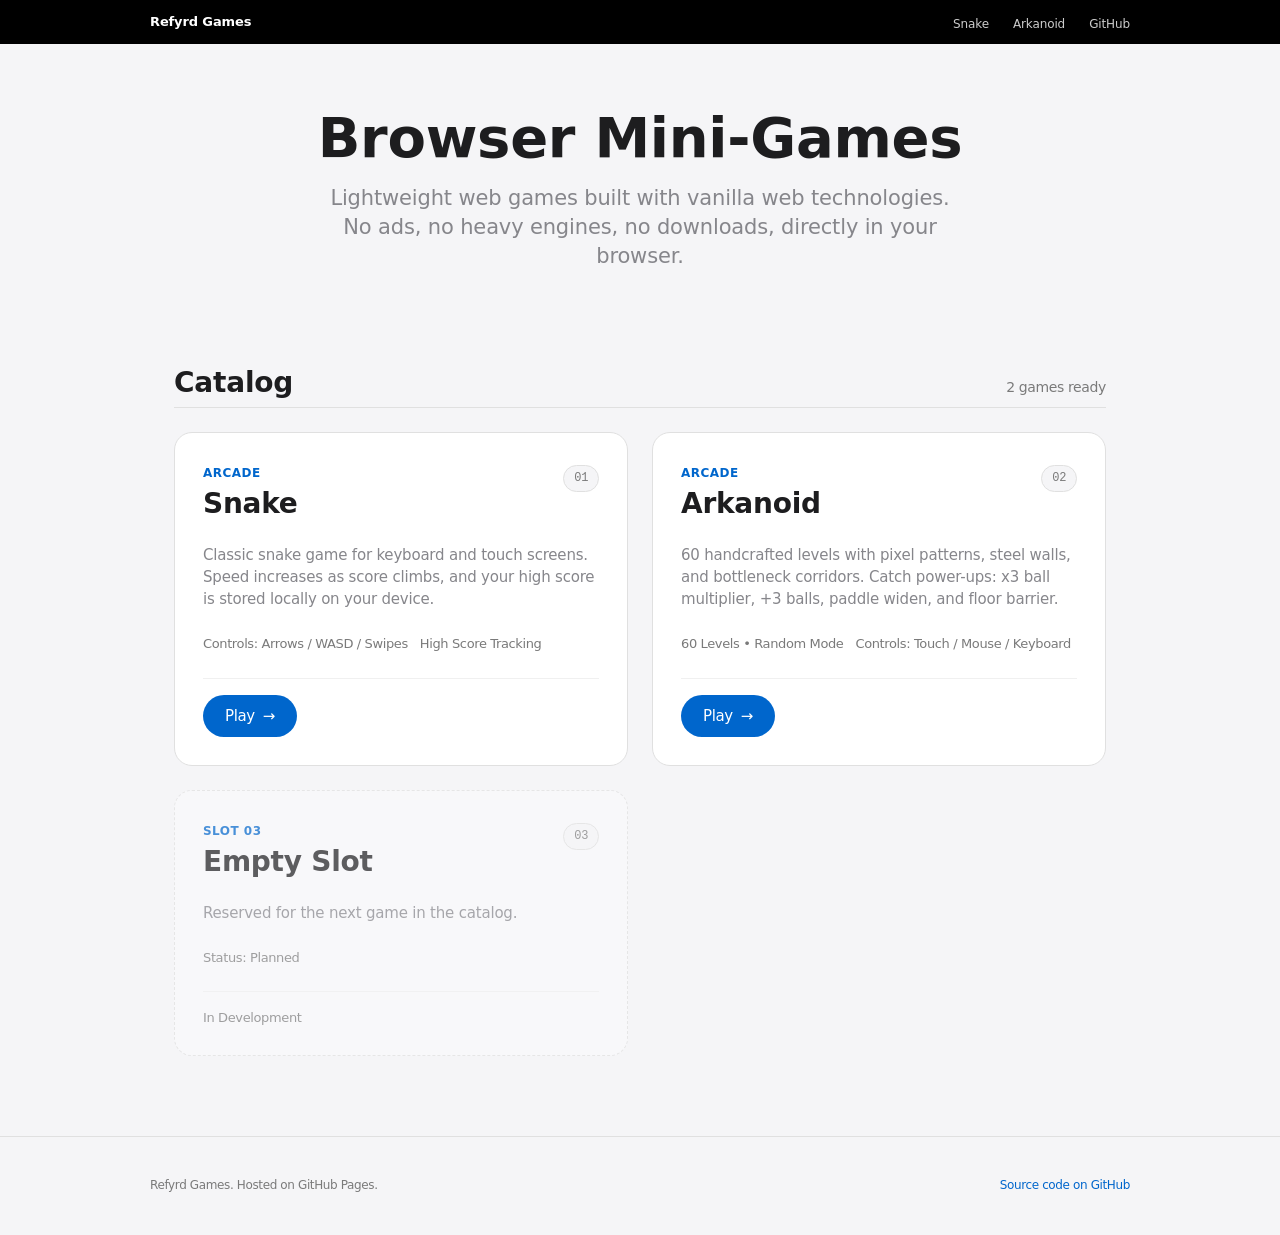
==== commit 47bee53e: "Remove synthetic Hub Active status badge from main header" ====
--- a/index.html
+++ b/index.html
@@ -25,14 +25,6 @@
   <div class="site-container">
     <!-- Header -->
     <header class="site-header">
-      <div class="brand-badge-row">
-        <span class="brand-name">Refyrd Games</span>
-        <span class="brand-status-indicator">
-          <span class="status-dot" aria-hidden="true"></span>
-          <span>Hub Active</span>
-        </span>
-      </div>
-
       <h1 class="site-title">Browser Mini-Games</h1>
       <p class="site-subtitle">
         Lightweight web games built with vanilla web technologies. No ads, no heavy engines, no downloads, directly in your browser.
--- a/css/main.css
+++ b/css/main.css
@@ -181,39 +181,6 @@
   text-align: center;
   gap: 16px;
   padding-bottom: 32px;
-}
-
-.brand-badge-row {
-  display: inline-flex;
-  align-items: center;
-  gap: 8px;
-  background-color: var(--color-canvas);
-  border: 1px solid var(--color-hairline);
-  padding: 6px 14px;
-  border-radius: var(--radius-pill);
-}
-
-.brand-name {
-  font-size: 12px;
-  font-weight: 600;
-  letter-spacing: 0.04em;
-  text-transform: uppercase;
-  color: var(--color-primary);
-}
-
-.brand-status-indicator {
-  display: inline-flex;
-  align-items: center;
-  gap: 6px;
-  font-size: 12px;
-  color: var(--color-ink-muted-48);
-}
-
-.status-dot {
-  width: 7px;
-  height: 7px;
-  border-radius: 50%;
-  background-color: #34c759;
 }
 
 .site-title {
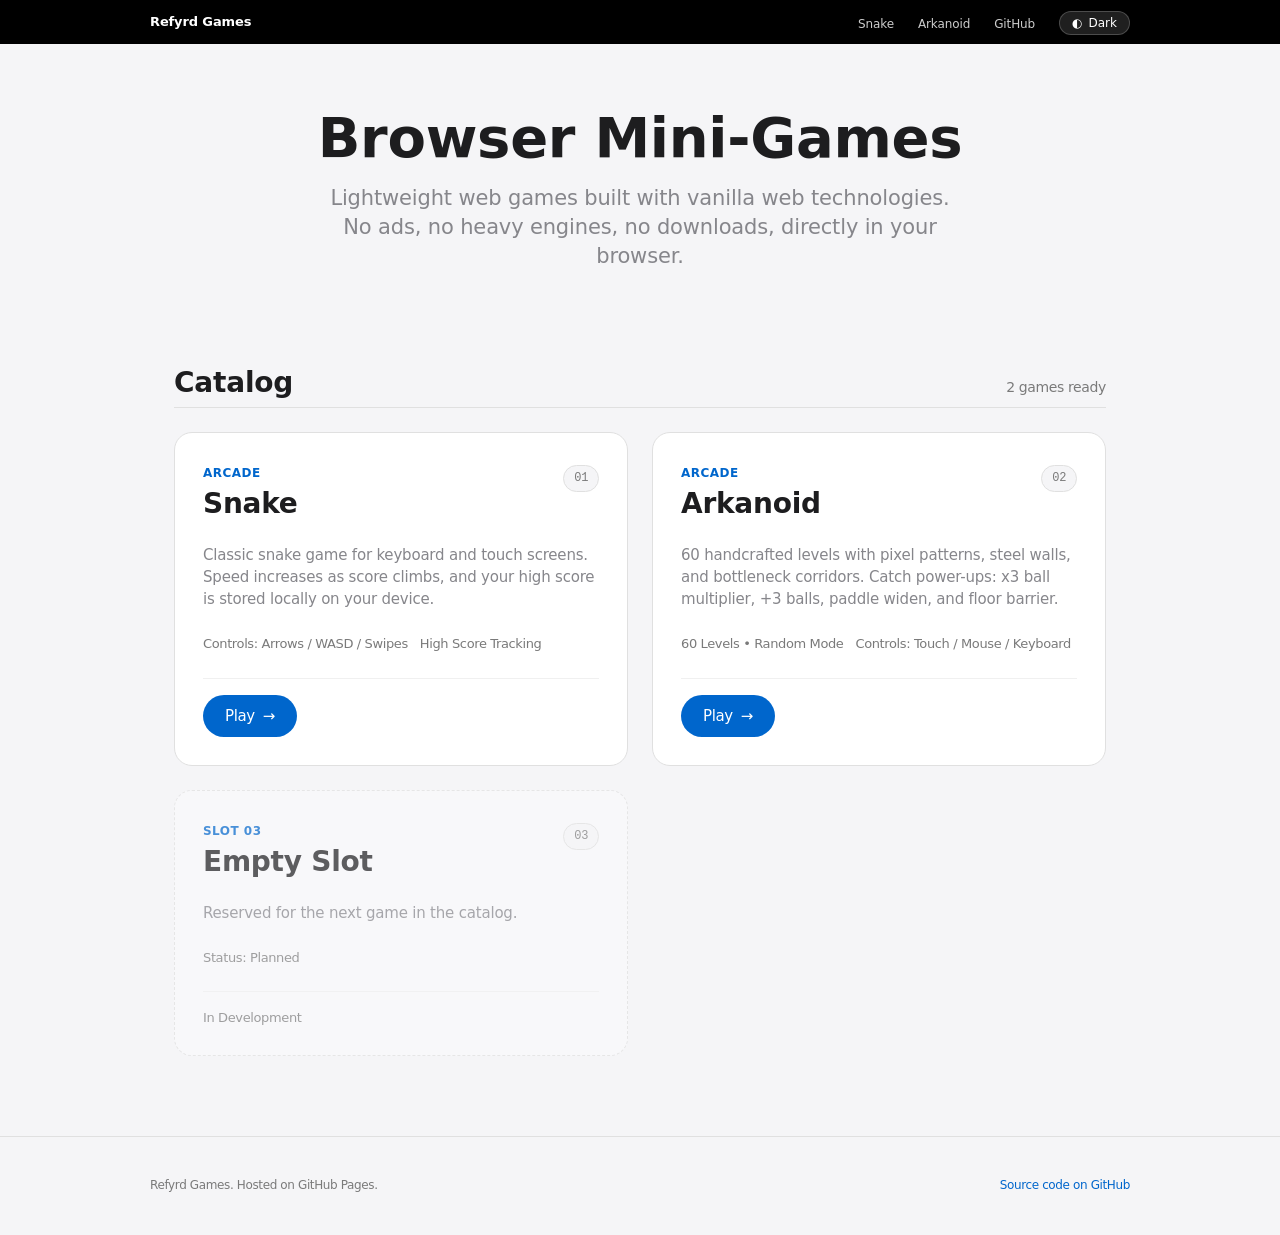
==== commit a1b3b92d: "Add Apple dark theme toggle, 24x18 dense bricks, side wall fix, slower ball, and random mode view is" ====
--- a/index.html
+++ b/index.html
@@ -6,6 +6,7 @@
   <title>Refyrd Games // Mini-Games Hub</title>
   <meta name="description" content="A collection of lightweight browser mini-games hosted on GitHub Pages.">
   <link rel="stylesheet" href="css/main.css">
+  <script src="js/theme.js"></script>
 </head>
 <body>
   <!-- Apple Global Nav Bar (44px) -->
@@ -18,6 +19,12 @@
         <li><a href="snake/" class="global-nav-link">Snake</a></li>
         <li><a href="arkanoid/" class="global-nav-link">Arkanoid</a></li>
         <li><a href="https://github.com/Refyrd/Refyrd.github.io" target="_blank" rel="noopener noreferrer" class="global-nav-link">GitHub</a></li>
+        <li>
+          <button id="theme-toggle" class="nav-theme-btn" type="button" aria-label="Toggle dark mode">
+            <span id="theme-icon" aria-hidden="true">◐</span>
+            <span id="theme-text">Dark</span>
+          </button>
+        </li>
       </ul>
     </div>
   </nav>
--- a/css/main.css
+++ b/css/main.css
@@ -64,6 +64,41 @@
   --transition-fast: 0.15s cubic-bezier(0.25, 0.1, 0.25, 1);
 }
 
+/* Apple Dark Theme Specification */
+[data-theme="dark"] {
+  --color-primary: #2997ff;          /* Sky Link Blue on dark surfaces */
+  --color-primary-focus: #0071e3;
+  --color-primary-on-dark: #2997ff;
+
+  --color-canvas: #1c1c1e;           /* Apple Dark Card / Surface */
+  --color-canvas-parchment: #000000; /* Pure black backdrop */
+  --color-surface-pearl: #2c2c2e;    /* Dark pearl button */
+  --color-surface-tile-1: #272729;   /* Near-black product tile */
+  --color-surface-tile-2: #2a2a2c;
+  --color-surface-tile-3: #252527;
+  --color-surface-black: #000000;
+  --color-surface-chip-translucent: rgba(255, 255, 255, 0.16);
+
+  --color-ink: #ffffff;
+  --color-body: #f5f5f7;
+  --color-body-on-dark: #ffffff;
+  --color-body-muted: #a1a1a6;
+  --color-ink-muted-80: #d2d2d7;
+  --color-ink-muted-48: #86868b;
+
+  --color-divider-soft: #2c2c2e;
+  --color-hairline: #38383a;
+  --color-hairline-subtle: rgba(255, 255, 255, 0.12);
+
+  --shadow-product: 0 8px 32px rgba(0, 0, 0, 0.7);
+  --shadow-card-hover: 0 10px 28px rgba(0, 0, 0, 0.5);
+}
+
+/* Global utility */
+.hidden {
+  display: none !important;
+}
+
 *, *::before, *::after {
   box-sizing: border-box;
   margin: 0;
@@ -156,6 +191,36 @@
 }
 
 .global-nav-link:focus-visible {
+  outline: 2px solid var(--color-primary-focus);
+  outline-offset: 2px;
+}
+
+.nav-theme-btn {
+  background-color: rgba(255, 255, 255, 0.12);
+  color: var(--color-body-on-dark);
+  border: 1px solid rgba(255, 255, 255, 0.2);
+  border-radius: var(--radius-pill);
+  padding: 4px 12px;
+  font-family: var(--font-text);
+  font-size: 12px;
+  font-weight: 500;
+  display: inline-flex;
+  align-items: center;
+  gap: 6px;
+  cursor: pointer;
+  transition: background-color var(--transition-fast), transform 0.08s ease;
+  user-select: none;
+}
+
+.nav-theme-btn:hover {
+  background-color: rgba(255, 255, 255, 0.22);
+}
+
+.nav-theme-btn:active {
+  transform: scale(0.95);
+}
+
+.nav-theme-btn:focus-visible {
   outline: 2px solid var(--color-primary-focus);
   outline-offset: 2px;
 }
